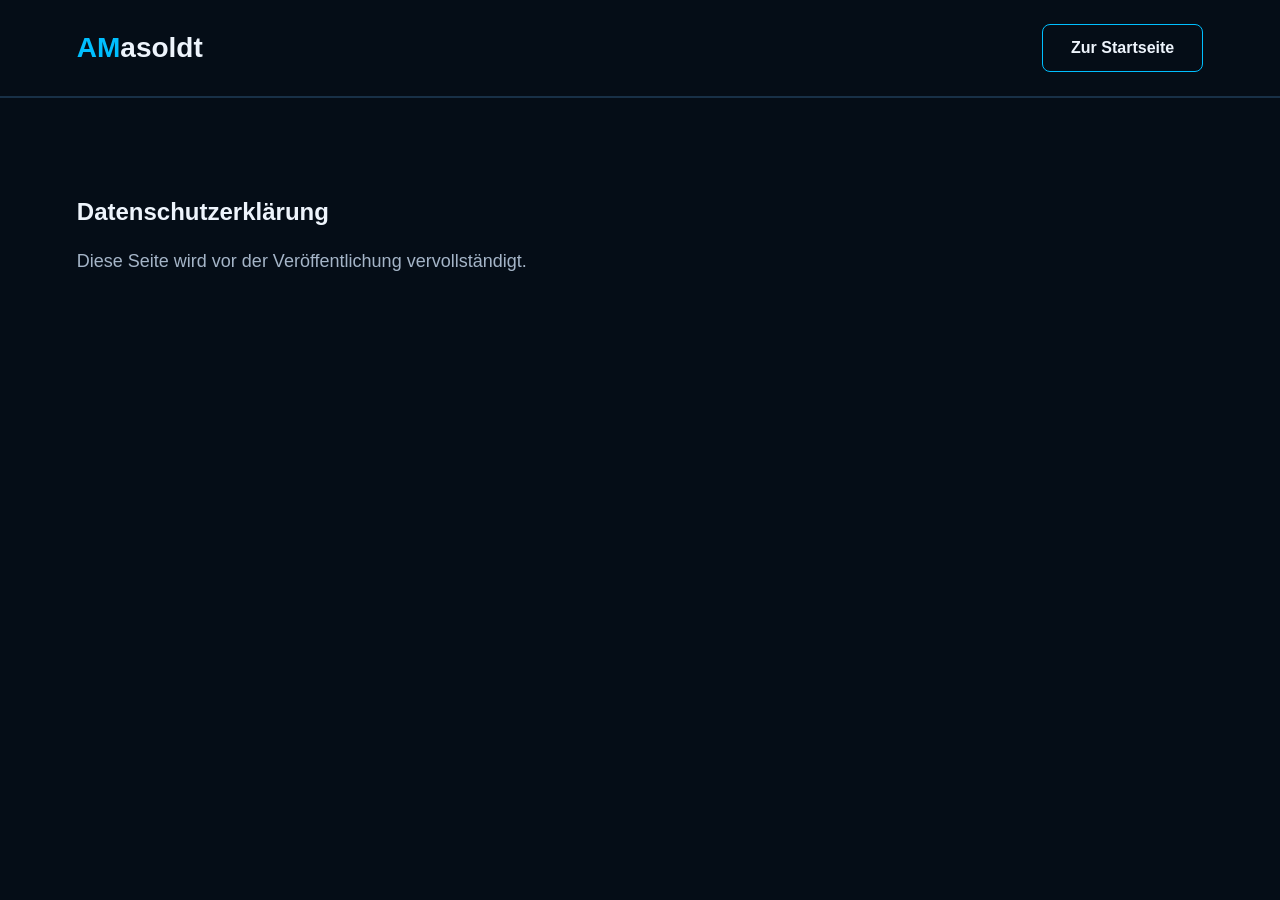
==== datenschutz.html @ 78603c73 "Add Impressum and Datenschutz placeholders" ====
<!DOCTYPE html>
<html lang="de">

<head>
    <meta charset="UTF-8">
    <meta name="viewport" content="width=device-width, initial-scale=1.0">
    <title>Datenschutz | AMasoldt</title>
    <link rel="icon" type="image/svg+xml" href="images/favicon.svg">
    <link rel="stylesheet" href="style.css">
</head>

<body>
    <header class="site-header">
        <a class="logo" href="index.html">
            <span class="logo-accent">AM</span>asoldt
        </a>
        <a class="button button-outline" href="index.html">
            Zur Startseite
        </a>
    </header>

    <main>
        <section class="about">
            <h1>Datenschutzerklärung</h1>
            <p class="about-description">
                Diese Seite wird vor der Veröffentlichung vervollständigt.
            </p>
        </section>
    </main>
</body>

</html>
---- style.css ----
/** ----- Hauptfarben -----**/

:root {
    --bg: #050d17;
    --text: #eef4fc;
    --muted: #a5b5c8;
    --accent: #00bfff;
    --border: #183047;
}

* {
    box-sizing: border-box;
}

body {
    margin: 0;
    background-color: var(--bg);
    color: var(--text);
    font-family: "Segoe UI", Arial, sans-serif;
}

a {
    color: inherit;
    text-decoration: none;
}

.site-header {
    display: flex;
    justify-content: space-between;
    align-items: center;
    flex-wrap: wrap;
    gap: 24px;

    padding: 24px 6%;
    border-bottom: 1px solid var(--border);

    position: sticky;
    top: 0;
    z-index: 10;
    background-color: var(--bg);
}

.logo {
    font-size: 28px;
    font-weight: 700;
}

.logo-accent {
    color: var(--accent);
}

.main-nav {
    display: flex;
    flex-wrap: wrap;
    gap: 24px;
}

.main-nav a {
    color: var(--muted);
    transition: color 0.2s;
}

.main-nav a:hover {
    color: var(--accent);
}

/**-----  Bild mit Pc und Logo ----- **/

.hero {
    padding: 100px 6%;
    min-height: 650px;

    background-image:
        linear-gradient(rgba(5, 13, 23, 0.7), rgba(5, 13, 23, 0.7)),
        url("images/hero.webp");
    background-size: cover;
    background-position: center;
    background-repeat: no-repeat;
}


.hero-label {
    color: var(--muted);
    font-size: 12px;
    letter-spacing: 3px;
}

.hero h1 {
    max-width: 700px;
    margin: 24px 0;
    font-size: clamp(36px, 5vw, 64px);
    line-height: 1.15;
}

.hero h1 span {
    display: block;
    color: var(--accent);
}

.hero-description {
    max-width: 520px;
    color: var(--muted);
    font-size: 18px;
    line-height: 1.7;
}

.hero-actions {
    display: flex;
    flex-wrap: wrap;
    gap: 16px;
    margin-top: 32px;
}

/**----- Buttons -----**/

.button {
    display: inline-block;
    padding: 14px 28px;
    border: 1px solid var(--accent);
    border-radius: 8px;
    background-color: var(--accent);
    color: var(--bg);
    font-weight: 600;
}

.button-outline {
    background-color: transparent;
    color: var(--text);
}

.button {
    transition:
        background-color 0.2s,
        color 0.2s,
        transform 0.2s;
}

.button:hover {
    transform: translateY(-3px);
}

.button-outline:hover {
    background-color: var(--accent);
    color: var(--bg);
}

.button:focus-visible,
.main-nav a:focus-visible,
.logo:focus-visible {
    outline: 2px solid var(--accent);
    outline-offset: 5px;
}

/* ----- Über mich ----- */

.about {
    padding: 80px 6%;
    border-top: 1px solid var(--border);
}

.section-label {
    color: var(--accent);
    font-size: 12px;
    letter-spacing: 3px;
}

.about h2 {
    margin: 20px 0;
    font-size: clamp(28px, 3vw, 40px);
}

.about-description {
    max-width: 700px;
    color: var(--muted);
    font-size: 18px;
    line-height: 1.7;
}

/* ----- Projekte ----- */

.projects {
    padding: 80px 6%;
    border-top: 1px solid var(--border);
}

.projects h2 {
    margin: 20px 0 32px;
    font-size: clamp(28px, 3vw, 40px);
}

.project-grid {
    display: grid;
    grid-template-columns: repeat(3, minmax(0, 1fr));
    gap: 24px;
}

.project-card {
    padding: 28px;
    background-color: #0b1725;
    border: 1px solid var(--border);
    border-radius: 12px;
}

.project-status {
    color: var(--accent);
    font-size: 12px;
}

.project-card h3 {
    margin: 16px 0;
    font-size: 22px;
}

.project-card p:not(.project-status) {
    color: var(--muted);
    line-height: 1.7;
}

@media (max-width: 800px) {
    .project-grid {
        grid-template-columns: 1fr;
    }
}

/* ----- Skills ----- */

.skills {
    padding: 80px 6%;
    border-top: 1px solid var(--border);
}

.skills h2 {
    margin: 20px 0 32px;
    font-size: clamp(28px, 3vw, 40px);
}

.skills-grid {
    display: grid;
    grid-template-columns: repeat(4, 1fr);
    gap: 24px;
}

.skill-card {
    padding: 28px;
    background-color: #0b1725;
    border: 1px solid var(--border);
    border-radius: 12px;
}

.skill-card h3 {
    margin: 0 0 12px;
    color: var(--accent);
    font-size: 22px;
}

.skill-card p {
    margin: 0;
    color: var(--muted);
    line-height: 1.7;
}

@media (max-width: 800px) {
    .skills-grid {
        grid-template-columns: repeat(2, 1fr);
    }
}

@media (max-width: 480px) {
    .skills-grid {
        grid-template-columns: 1fr;
    }
}

/* ----- Kontakt ----- */

.contact {
    padding: 80px 6%;
    border-top: 1px solid var(--border);
}

.contact h2 {
    margin: 20px 0;
    font-size: clamp(28px, 3vw, 40px);
}

.contact-description {
    max-width: 600px;
    margin-bottom: 28px;
    color: var(--muted);
    font-size: 18px;
    line-height: 1.7;
}

/* ----- Footer ----- */

.site-footer {
    display: flex;
    justify-content: space-between;
    align-items: center;
    flex-wrap: wrap;
    gap: 20px;

    padding: 32px 6%;
    border-top: 1px solid var(--border);
}

.site-footer p {
    margin: 0;
    color: var(--muted);
    font-size: 14px;
}

/* ----- Footer-Links ----- */

.footer-links {
    display: flex;
    flex-wrap: wrap;
    gap: 24px;
}

.footer-links a {
    color: var(--muted);
    font-size: 14px;
}

.footer-links a:hover {
    color: var(--accent);
}

.footer-links a:focus-visible {
    outline: 2px solid var(--accent);
    outline-offset: 5px;
}

/* ----- Scroll-Verhalten ----- */

html {
    scroll-behavior: smooth;
}

section {
    scroll-margin-top: 84px;
}

/* ----- Projektbilder ----- */

.project-image {
    display: block;
    width: 100%;
    aspect-ratio: 16 / 9;
    object-fit: cover;
    border-radius: 8px;
    margin-bottom: 20px;
}

.project-card {
    transition: transform 0.2s, border-color 0.2s;
    display: flex;
    flex-direction: column;
}

.project-card:hover {
    transform: translateY(-5px);
    border-color: var(--accent);
}

@media (max-width: 800px) {
    section {
        scroll-margin-top: 160px;
    }
}

@media (max-width: 480px) {
    .main-nav {
        gap: 12px;
    }

    .main-nav a {
        font-size: 14px;
    }
}

/* ----- Animation -----*/

@media (prefers-reduced-motion: reduce) {
    html {
        scroll-behavior: auto;
    }

    .button,
    .project-card {
        transition: none;
    }

    .button:hover,
    .project-card:hover {
        transform: none;
    }
}

/* ----- Technologien in den Projektkarten ----- */

.project-card p.project-tech {
    margin-top: auto;
    padding-top: 24px;
    color: var(--accent);
    font-size: 13px;
    font-weight: 600;
}

/* ----- Direkt zum Inhalt ----- */

.skip-link {
    position: fixed;
    top: 12px;
    left: 12px;
    z-index: 100;
    padding: 12px 20px;
    border-radius: 8px;
    background-color: var(--accent);
    color: var(--bg);
    font-weight: 600;
    transform: translateY(-200%);
}

.skip-link:focus {
    transform: translateY(0);
    outline: 2px solid var(--text);
    outline-offset: 3px;
}

#main-content {
    scroll-margin-top: 180px;
}
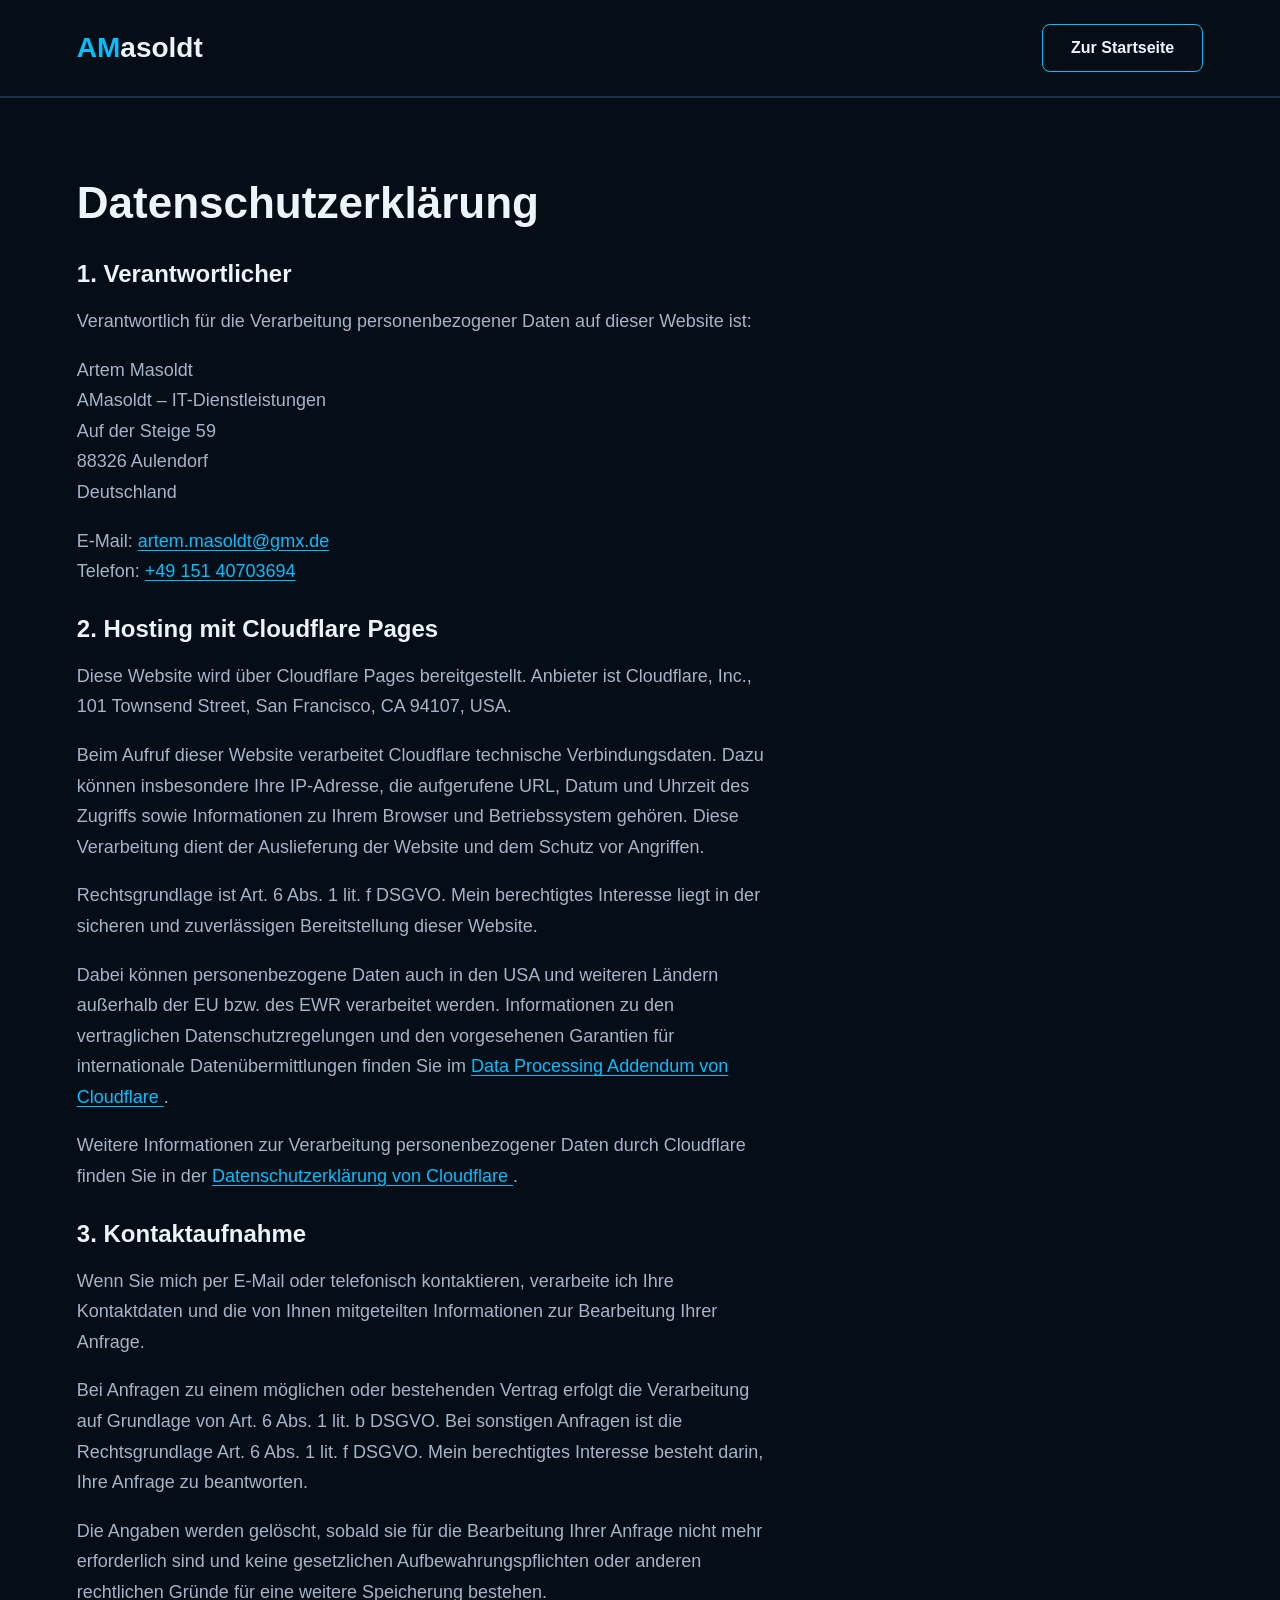
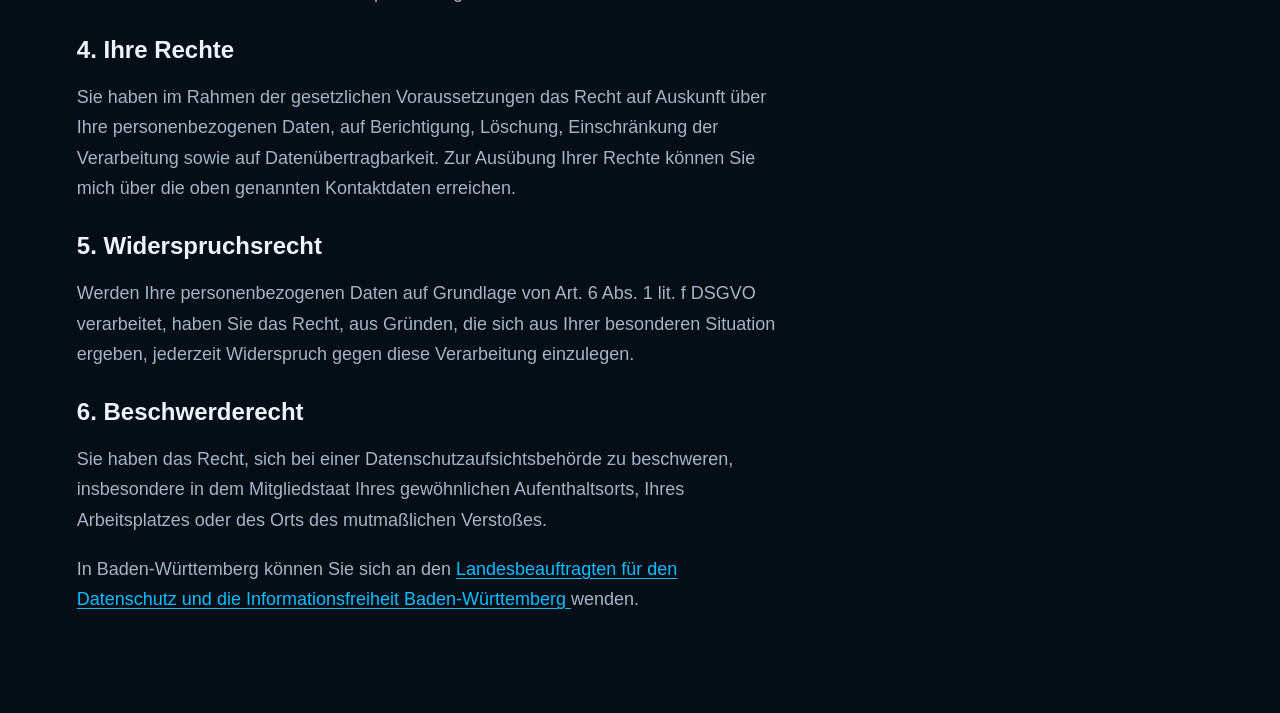
==== commit 33b1df14: "Draft legal pages and improve styling" ====
--- a/datenschutz.html
+++ b/datenschutz.html
@@ -20,10 +20,134 @@
     </header>
 
     <main>
-        <section class="about">
+        <section class="about legal-page">
             <h1>Datenschutzerklärung</h1>
+
+            <h2>1. Verantwortlicher</h2>
+
             <p class="about-description">
-                Diese Seite wird vor der Veröffentlichung vervollständigt.
+                Verantwortlich für die Verarbeitung personenbezogener
+                Daten auf dieser Website ist:
+            </p>
+
+            <p class="about-description">
+                Artem Masoldt<br>
+                AMasoldt – IT-Dienstleistungen<br>
+                Auf der Steige 59<br>
+                88326 Aulendorf<br>
+                Deutschland
+            </p>
+
+            <p class="about-description">
+                E-Mail:
+                <a href="mailto:artem.masoldt@gmx.de">
+                    artem.masoldt@gmx.de
+                </a><br>
+                Telefon:
+                <a href="tel:+4915140703694">
+                    +49 151 40703694
+                </a>
+            </p>
+            <h2>2. Hosting mit Cloudflare Pages</h2>
+
+            <p class="about-description">
+                Diese Website wird über Cloudflare Pages bereitgestellt.
+                Anbieter ist Cloudflare, Inc., 101 Townsend Street,
+                San Francisco, CA 94107, USA.
+            </p>
+
+            <p class="about-description">
+                Beim Aufruf dieser Website verarbeitet Cloudflare technische
+                Verbindungsdaten. Dazu können insbesondere Ihre IP-Adresse,
+                die aufgerufene URL, Datum und Uhrzeit des Zugriffs sowie
+                Informationen zu Ihrem Browser und Betriebssystem gehören.
+                Diese Verarbeitung dient der Auslieferung der Website
+                und dem Schutz vor Angriffen.
+            </p>
+
+            <p class="about-description">
+                Rechtsgrundlage ist Art. 6 Abs. 1 lit. f DSGVO.
+                Mein berechtigtes Interesse liegt in der sicheren und
+                zuverlässigen Bereitstellung dieser Website.
+            </p>
+
+            <p class="about-description">
+                Dabei können personenbezogene Daten auch in den USA
+                und weiteren Ländern außerhalb der EU bzw. des EWR
+                verarbeitet werden. Informationen zu den vertraglichen
+                Datenschutzregelungen und den vorgesehenen Garantien
+                für internationale Datenübermittlungen finden Sie im
+                <a href="https://www.cloudflare.com/cloudflare-customer-dpa/">
+                    Data Processing Addendum von Cloudflare
+                </a>.
+            </p>
+
+            <p class="about-description">
+                Weitere Informationen zur Verarbeitung personenbezogener
+                Daten durch Cloudflare finden Sie in der
+                <a href="https://www.cloudflare.com/privacypolicy/">
+                    Datenschutzerklärung von Cloudflare
+                </a>.
+            </p>
+            <h2>3. Kontaktaufnahme</h2>
+
+            <p class="about-description">
+                Wenn Sie mich per E-Mail oder telefonisch kontaktieren,
+                verarbeite ich Ihre Kontaktdaten und die von Ihnen
+                mitgeteilten Informationen zur Bearbeitung Ihrer Anfrage.
+            </p>
+
+            <p class="about-description">
+                Bei Anfragen zu einem möglichen oder bestehenden Vertrag
+                erfolgt die Verarbeitung auf Grundlage von
+                Art. 6 Abs. 1 lit. b DSGVO. Bei sonstigen Anfragen ist
+                die Rechtsgrundlage Art. 6 Abs. 1 lit. f DSGVO.
+                Mein berechtigtes Interesse besteht darin, Ihre Anfrage
+                zu beantworten.
+            </p>
+
+            <p class="about-description">
+                Die Angaben werden gelöscht, sobald sie für die Bearbeitung
+                Ihrer Anfrage nicht mehr erforderlich sind und keine
+                gesetzlichen Aufbewahrungspflichten oder anderen
+                rechtlichen Gründe für eine weitere Speicherung bestehen.
+            </p>
+            <h2>4. Ihre Rechte</h2>
+
+            <p class="about-description">
+                Sie haben im Rahmen der gesetzlichen Voraussetzungen das
+                Recht auf Auskunft über Ihre personenbezogenen Daten,
+                auf Berichtigung, Löschung, Einschränkung der Verarbeitung
+                sowie auf Datenübertragbarkeit.
+                Zur Ausübung Ihrer Rechte können Sie mich über die oben
+                genannten Kontaktdaten erreichen.
+            </p>
+
+            <h2>5. Widerspruchsrecht</h2>
+
+            <p class="about-description">
+                Werden Ihre personenbezogenen Daten auf Grundlage von
+                Art. 6 Abs. 1 lit. f DSGVO verarbeitet, haben Sie das Recht,
+                aus Gründen, die sich aus Ihrer besonderen Situation ergeben,
+                jederzeit Widerspruch gegen diese Verarbeitung einzulegen.
+            </p>
+
+            <h2>6. Beschwerderecht</h2>
+
+            <p class="about-description">
+                Sie haben das Recht, sich bei einer Datenschutzaufsichtsbehörde
+                zu beschweren, insbesondere in dem Mitgliedstaat Ihres
+                gewöhnlichen Aufenthaltsorts, Ihres Arbeitsplatzes oder
+                des Orts des mutmaßlichen Verstoßes.
+            </p>
+
+            <p class="about-description">
+                In Baden-Württemberg können Sie sich an den
+                <a href="https://www.baden-wuerttemberg.datenschutz.de/">
+                    Landesbeauftragten für den Datenschutz und die
+                    Informationsfreiheit Baden-Württemberg
+                </a>
+                wenden.
             </p>
         </section>
     </main>
--- a/style.css
+++ b/style.css
@@ -431,4 +431,29 @@
 
 #main-content {
     scroll-margin-top: 180px;
+}
+
+/* ----- Datenschutz und Impressum ----- */
+
+.legal-page h1 {
+    margin: 0 0 32px;
+    font-size: clamp(32px, 4vw, 44px);
+}
+
+.legal-page h2 {
+    margin: 28px 0 16px;
+    font-size: 24px;
+}
+
+/* ----- Links in Datenschutz ----- */
+
+.legal-page p a {
+    color: var(--accent);
+    text-decoration: underline;
+    text-underline-offset: 3px;
+}
+
+.legal-page p a:focus-visible {
+    outline: 2px solid var(--accent);
+    outline-offset: 4px;
 }
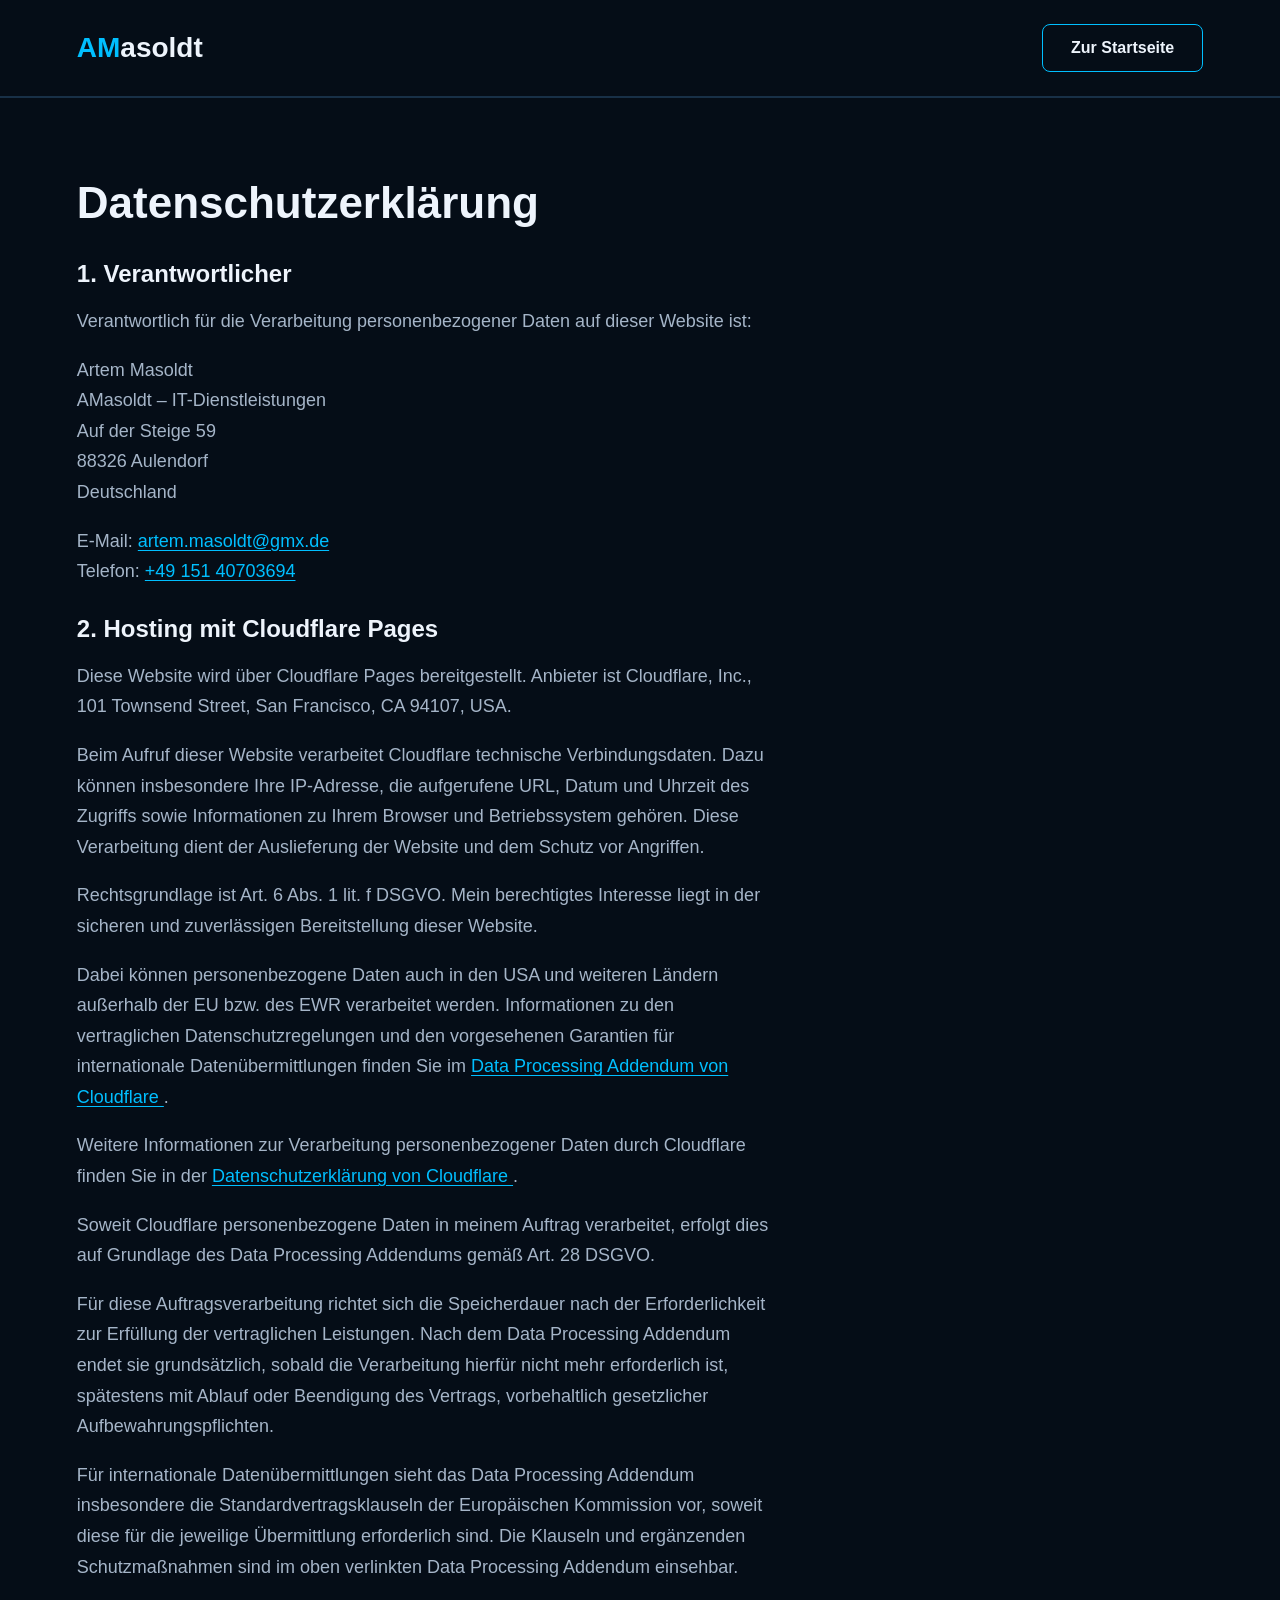
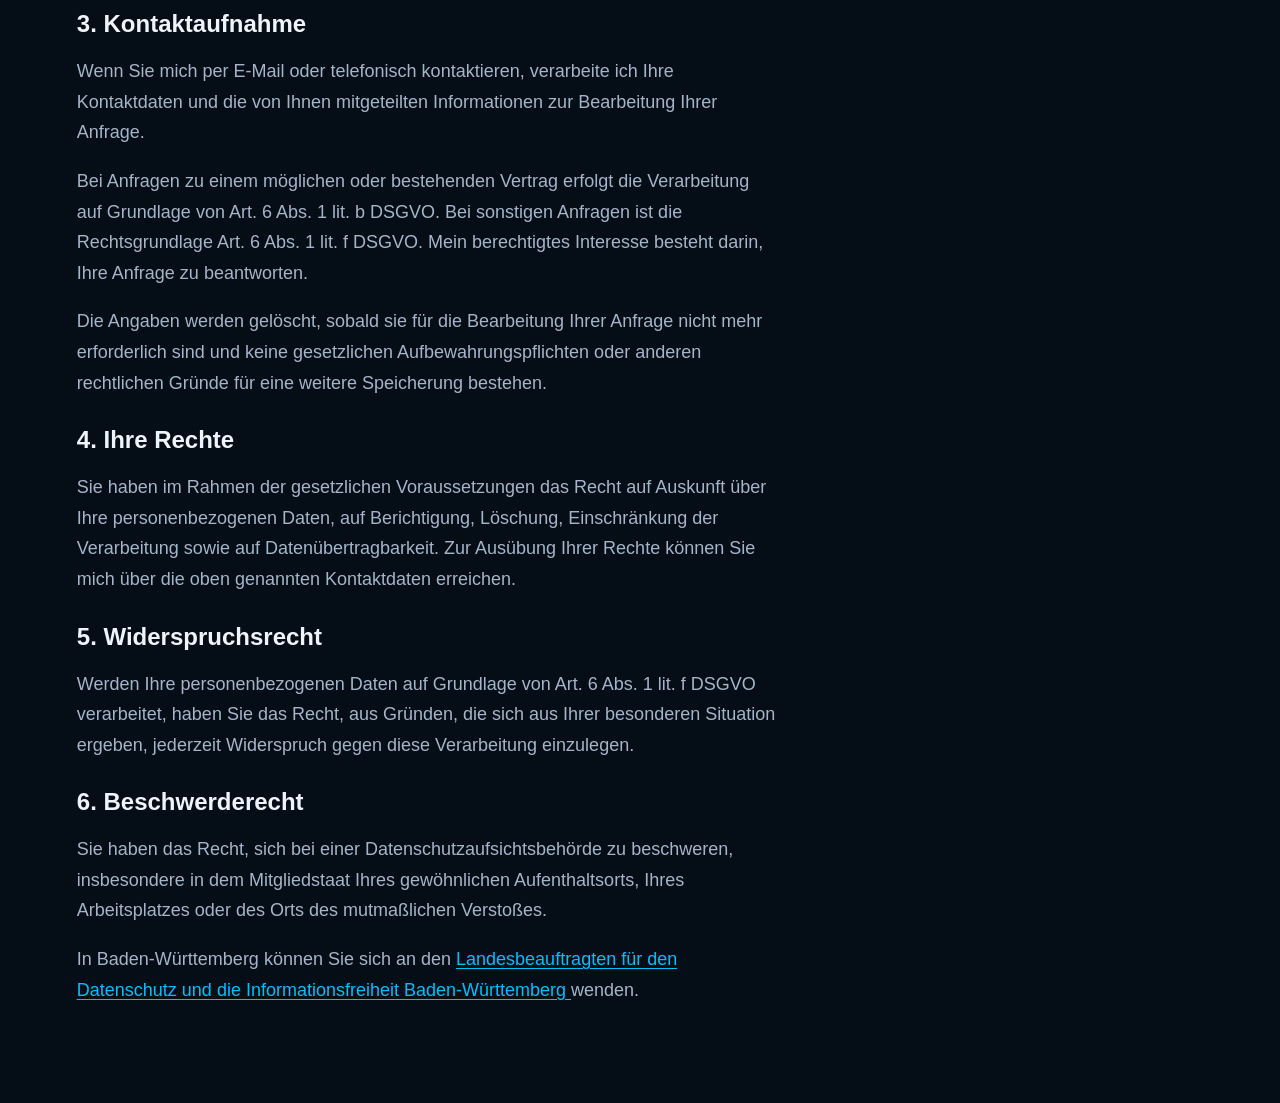
==== commit e185fbc7: "Clarify Cloudflare data processing terms" ====
--- a/datenschutz.html
+++ b/datenschutz.html
@@ -21,7 +21,7 @@
 
     <main>
         <section class="about legal-page">
-            <h1>Datenschutzerklärung</h1>
+            <h1>Datenschutz<wbr>erklärung</h1>
 
             <h2>1. Verantwortlicher</h2>
 
@@ -89,6 +89,29 @@
                     Datenschutzerklärung von Cloudflare
                 </a>.
             </p>
+            <p class="about-description">
+                Soweit Cloudflare personenbezogene Daten in meinem Auftrag
+                verarbeitet, erfolgt dies auf Grundlage des
+                Data Processing Addendums gemäß Art. 28 DSGVO.
+            </p>
+
+            <p class="about-description">
+                Für diese Auftragsverarbeitung richtet sich die Speicherdauer
+                nach der Erforderlichkeit zur Erfüllung der vertraglichen
+                Leistungen. Nach dem Data Processing Addendum endet sie
+                grundsätzlich, sobald die Verarbeitung hierfür nicht mehr
+                erforderlich ist, spätestens mit Ablauf oder Beendigung
+                des Vertrags, vorbehaltlich gesetzlicher Aufbewahrungspflichten.
+            </p>
+
+            <p class="about-description">
+                Für internationale Datenübermittlungen sieht das
+                Data Processing Addendum insbesondere die
+                Standardvertragsklauseln der Europäischen Kommission vor,
+                soweit diese für die jeweilige Übermittlung erforderlich sind.
+                Die Klauseln und ergänzenden Schutzmaßnahmen sind im oben
+                verlinkten Data Processing Addendum einsehbar.
+            </p>
             <h2>3. Kontaktaufnahme</h2>
 
             <p class="about-description">
--- a/style.css
+++ b/style.css
@@ -456,4 +456,10 @@
 .legal-page p a:focus-visible {
     outline: 2px solid var(--accent);
     outline-offset: 4px;
+}
+
+/* ----- LAnge Links in Datenschutz ----- */
+
+.legal-page {
+    overflow-wrap: anywhere;
 }
